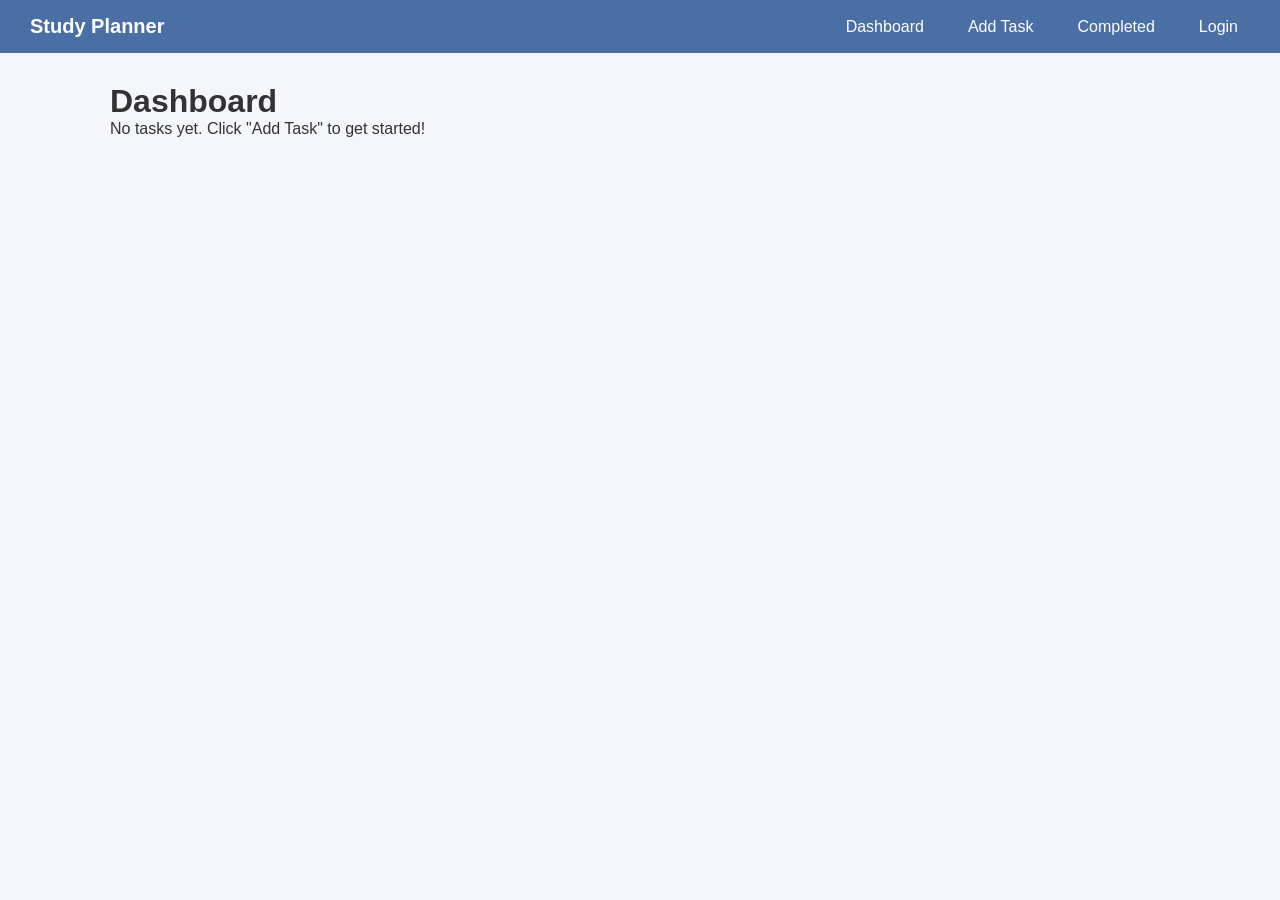
==== frontend/index.html @ 71f7526f "RMPUP2" ====
<!DOCTYPE html>
<html lang="en">
<head>
    <meta charset="UTF-8">
    <meta name="viewport" content="width=device-width, initial-scale=1.0">
    <title>The Study Planner</title>
    <link rel="stylesheet" href="css/style.css">
</head>
<body>

    <nav class="navbar">
        <div class="nav-logo">Study Planner</div>
        <ul class="nav-links">
            <li><a href="index.html">Dashboard</a></li>
            <li><a href="add-task.html">Add Task</a></li>
            <li><a href="completed.html">Completed</a></li>
            <li><a href="login.html">Login</a></li>
        </ul>
    </nav>

    <main class="main-content">
        <h1>Dashboard</h1>
        <div id="task-list">
            <p>No tasks yet. Click "Add Task" to get started!</p>
        </div>
    </main>

    <script src="js/main.js"></script>
</body>
</html>
---- frontend/css/style.css ----
* {
    margin: 0;
    padding: 0;
    box-sizing: border-box;
}

body {
    font-family: 'Segoe UI', sans-serif;
    background-color: #f4f6fb;
    color: #333;
}

.navbar {
    background-color: #4a6fa5;
    padding: 15px 30px;
    display: flex;
    justify-content: space-between;
    align-items: center;
}

.nav-logo {
    color: white;
    font-size: 20px;
    font-weight: bold;
}

.nav-links {
    list-style: none;
    display: flex;
    gap: 20px;
}

.nav-links a {
    color: white;
    text-decoration: none;
    padding: 6px 12px;
    border-radius: 6px;
}

.nav-links a:hover {
    background-color: rgba(255,255,255,0.2);
}

.main-content {
    max-width: 1100px;
    margin: 30px auto;
    padding: 0 20px;
}
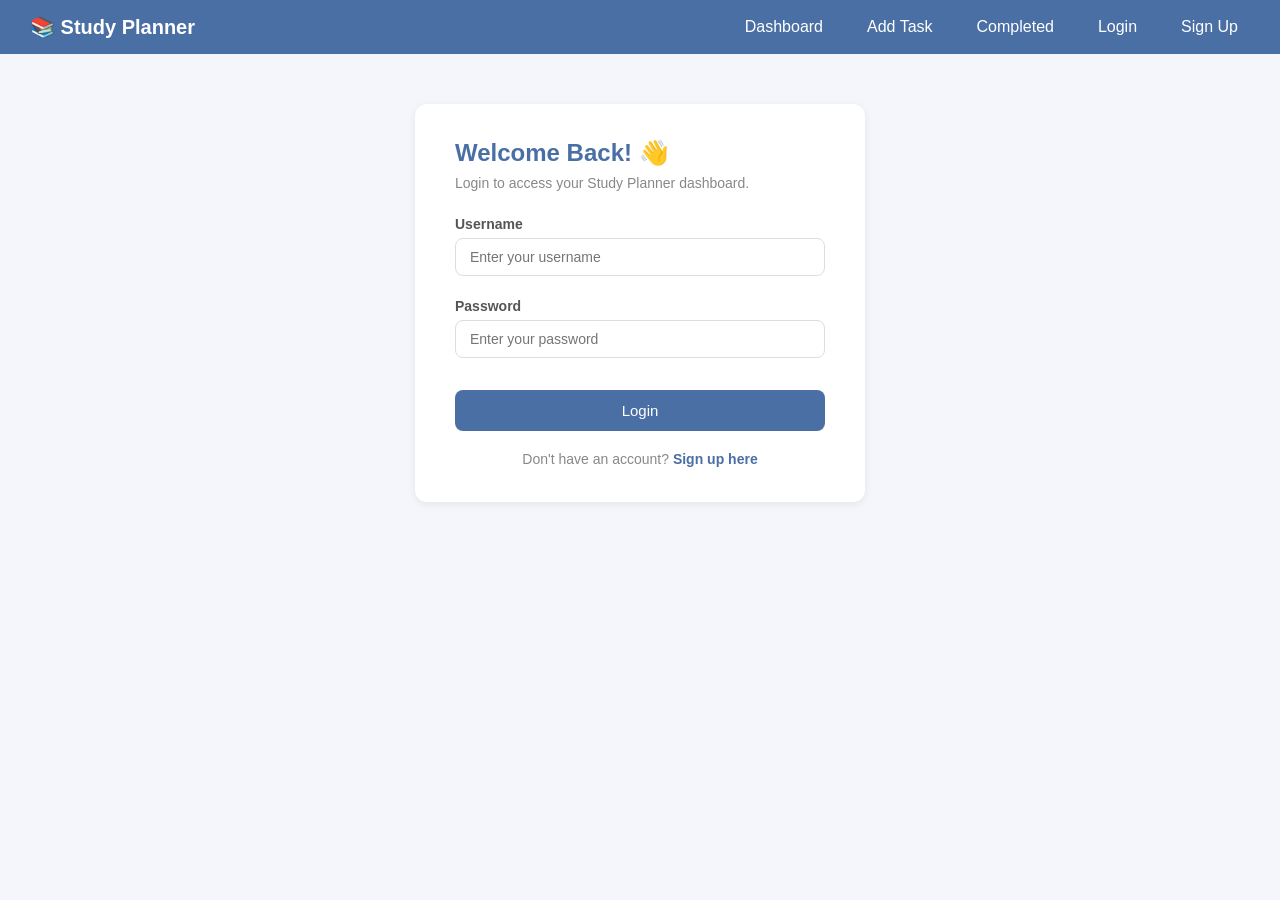
==== commit 816f4ab4: "uA7" ====
--- a/frontend/index.html
+++ b/frontend/index.html
@@ -25,6 +25,10 @@
         </div>
     </main>
 
-    <script src="js/main.js"></script>
+    <script src="js/session.js"></script>
+<script>
+    requireLogin();
+    updateNavbar();
+</script>
 </body>
 </html>
--- a/frontend/css/style.css
+++ b/frontend/css/style.css
@@ -45,4 +45,176 @@
     max-width: 1100px;
     margin: 30px auto;
     padding: 0 20px;
+}
+
+/* ===== FORM CONTAINER ===== */
+.form-container {
+    max-width: 450px;
+    margin: 50px auto;
+    background-color: white;
+    padding: 35px 40px;
+    border-radius: 12px;
+    box-shadow: 0 2px 8px rgba(0,0,0,0.07);
+}
+
+.form-container h2 {
+    font-size: 24px;
+    color: #4a6fa5;
+    margin-bottom: 8px;
+}
+
+.form-subtitle {
+    color: #888;
+    font-size: 14px;
+    margin-bottom: 25px;
+}
+
+/* ===== FORM GROUPS ===== */
+.form-group {
+    margin-bottom: 18px;
+    display: flex;
+    flex-direction: column;
+}
+
+.form-group label {
+    font-size: 14px;
+    font-weight: 600;
+    margin-bottom: 6px;
+    color: #555;
+}
+
+.form-group input,
+.form-group select {
+    padding: 10px 14px;
+    border: 1px solid #ddd;
+    border-radius: 8px;
+    font-size: 14px;
+    outline: none;
+    transition: border 0.2s;
+}
+
+.form-group input:focus,
+.form-group select:focus {
+    border-color: #4a6fa5;
+}
+
+.field-error {
+    font-size: 12px;
+    color: red;
+    margin-top: 4px;
+}
+
+/* ===== BUTTONS ===== */
+.btn-primary {
+    width: 100%;
+    padding: 12px;
+    background-color: #4a6fa5;
+    color: white;
+    border: none;
+    border-radius: 8px;
+    font-size: 15px;
+    cursor: pointer;
+    margin-top: 10px;
+    transition: background 0.2s;
+}
+
+.btn-primary:hover {
+    background-color: #3a5a8a;
+}
+
+/* ===== MESSAGES ===== */
+.error-message {
+    background-color: #fff5f5;
+    border: 1px solid #e74c3c;
+    color: #e74c3c;
+    padding: 10px 15px;
+    border-radius: 8px;
+    margin-bottom: 15px;
+    font-size: 14px;
+}
+
+.success-message {
+    background-color: #f0fff4;
+    border: 1px solid #2ecc71;
+    color: #27ae60;
+    padding: 10px 15px;
+    border-radius: 8px;
+    margin-bottom: 15px;
+    font-size: 14px;
+}
+
+.form-footer {
+    text-align: center;
+    margin-top: 20px;
+    font-size: 14px;
+    color: #888;
+}
+
+.form-footer a {
+    color: #4a6fa5;
+    text-decoration: none;
+    font-weight: 600;
+}
+
+
+/* ===== LOADER SPINNER ===== */
+.spinner {
+    display: inline-block;
+    width: 14px;
+    height: 14px;
+    border: 2px solid rgba(255,255,255,0.4);
+    border-top-color: white;
+    border-radius: 50%;
+    animation: spin 0.7s linear infinite;
+    vertical-align: middle;
+    margin-right: 6px;
+}
+
+@keyframes spin {
+    to { transform: rotate(360deg); }
+}
+
+@keyframes shake {
+    0%, 100% { transform: translateX(0); }
+    20% { transform: translateX(-8px); }
+    40% { transform: translateX(8px); }
+    60% { transform: translateX(-5px); }
+    80% { transform: translateX(5px); }
+}
+
+.shake {
+    animation: shake 0.4s ease;
+}
+
+.btn-primary:disabled {
+    background-color: #7a9cc5;
+    cursor: not-allowed;
+}
+
+.form-group input.input-error {
+    border-color: #e74c3c;
+    background-color: #fff5f5;
+}
+
+.form-group input.input-success {
+    border-color: #2ecc71;
+    background-color: #f0fff4;
+}
+
+/* ===== NAVBAR USERNAME ===== */
+.nav-username {
+    color: white;
+    font-size: 15px;
+    padding: 6px 12px;
+    background-color: rgba(255,255,255,0.15);
+    border-radius: 6px;
+}
+
+.nav-logout {
+    color: #ffcccc !important;
+    border: 1px solid rgba(255,255,255,0.3) !important;
+}
+
+.nav-logout:hover {
+    background-color: rgba(231,76,60,0.3) !important;
 }
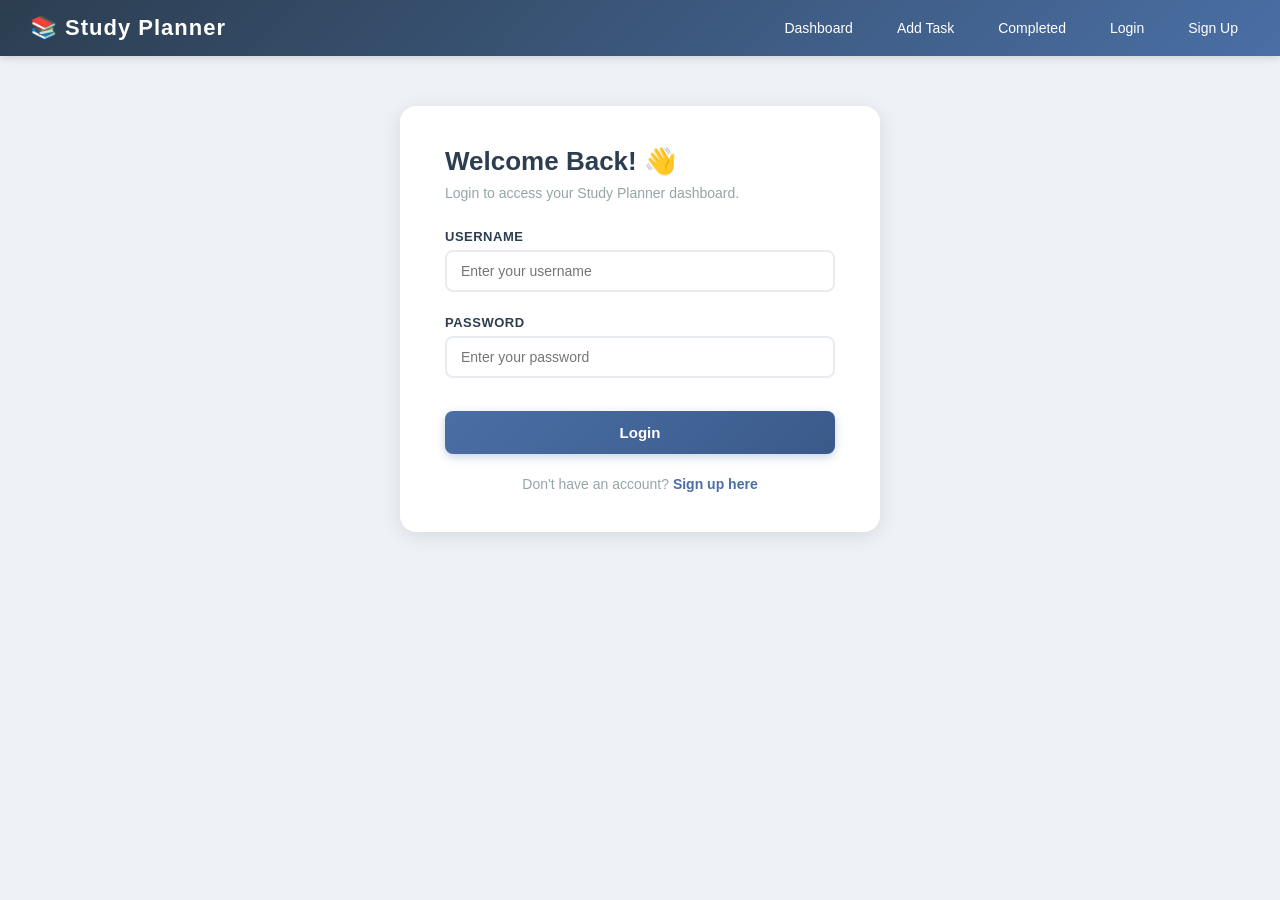
==== commit 242cb8fb: "fixed ui" ====
--- a/frontend/index.html
+++ b/frontend/index.html
@@ -9,7 +9,7 @@
 <body>
 
     <nav class="navbar">
-        <div class="nav-logo">Study Planner</div>
+        <div class="nav-logo">📚 Study Planner</div>
         <ul class="nav-links">
             <li><a href="index.html">Dashboard</a></li>
             <li><a href="add-task.html">Add Task</a></li>
@@ -26,9 +26,10 @@
     </main>
 
     <script src="js/session.js"></script>
-<script>
-    requireLogin();
-    updateNavbar();
-</script>
+    <script src="js/main.js"></script>
+    <script>
+        requireLogin();
+        updateNavbar();
+    </script>
 </body>
 </html>
--- a/frontend/css/style.css
+++ b/frontend/css/style.css
@@ -6,28 +6,32 @@
 
 body {
     font-family: 'Segoe UI', sans-serif;
-    background-color: #f4f6fb;
+    background-color: #eef2f7;
     color: #333;
 }
 
+/* ===== NAVBAR ===== */
 .navbar {
-    background-color: #4a6fa5;
+    background: linear-gradient(135deg, #2c3e50, #4a6fa5);
     padding: 15px 30px;
     display: flex;
     justify-content: space-between;
     align-items: center;
+    box-shadow: 0 2px 15px rgba(0,0,0,0.2);
 }
 
 .nav-logo {
     color: white;
-    font-size: 20px;
-    font-weight: bold;
+    font-size: 22px;
+    font-weight: 800;
+    letter-spacing: 1px;
 }
 
 .nav-links {
     list-style: none;
     display: flex;
     gap: 20px;
+    align-items: center;
 }
 
 .nav-links a {
@@ -35,38 +39,237 @@
     text-decoration: none;
     padding: 6px 12px;
     border-radius: 6px;
+    font-size: 14px;
+    transition: background 0.2s;
 }
 
 .nav-links a:hover {
     background-color: rgba(255,255,255,0.2);
 }
 
+/* ===== NAVBAR USERNAME ===== */
+.nav-username {
+    color: white;
+    font-size: 14px;
+    padding: 6px 12px;
+    background-color: rgba(255,255,255,0.15);
+    border-radius: 6px;
+}
+
+.nav-logout {
+    color: #ffcccc !important;
+    border: 1px solid rgba(255,255,255,0.3) !important;
+}
+
+.nav-logout:hover {
+    background-color: rgba(231,76,60,0.3) !important;
+}
+
+/* ===== MAIN CONTENT ===== */
 .main-content {
     max-width: 1100px;
-    margin: 30px auto;
+    margin: 35px auto;
     padding: 0 20px;
+}
+
+/* ===== DASHBOARD TITLE ===== */
+.main-content h1 {
+    font-size: 30px;
+    color: #2c3e50;
+    margin-bottom: 25px;
+    font-weight: 800;
+    border-bottom: 3px solid #4a6fa5;
+    padding-bottom: 12px;
+}
+
+/* ===== TASK CARD ===== */
+.task-card {
+    background-color: white;
+    border-left: 6px solid #4a6fa5;
+    border-radius: 10px;
+    padding: 18px 24px;
+    display: flex;
+    justify-content: space-between;
+    align-items: center;
+    margin-bottom: 14px;
+    box-shadow: 0 2px 10px rgba(0,0,0,0.06);
+    transition: transform 0.2s, box-shadow 0.2s;
+}
+
+.task-card:hover {
+    transform: translateY(-2px);
+    box-shadow: 0 6px 20px rgba(0,0,0,0.12);
+}
+
+/* WARNING - 72 hours */
+.task-card.warning {
+    border-left-color: #F9AB00;
+    background-color: white;
+}
+
+/* URGENT - 48 hours */
+.task-card.urgent {
+    border-left-color: #D93025;
+    background-color: white;
+}
+
+/* OVERDUE */
+.task-card.overdue {
+    border-left-color: #B31412;
+    background-color: white;
+}
+
+/* COMPLETED */
+.task-card.completed {
+    border-left-color: #1E8E3E;
+    background-color: white;
+    opacity: 0.85;
+}
+
+/* ===== TASK TYPE BADGE ===== */
+.task-type-badge {
+    display: inline-block;
+    padding: 3px 12px;
+    border-radius: 20px;
+    font-size: 11px;
+    font-weight: 700;
+    text-transform: uppercase;
+    letter-spacing: 0.5px;
+}
+
+/* Google Classroom inspired colors */
+.badge-homework { background-color: #1A73E8; color: white; }
+.badge-quiz     { background-color: #9334E6; color: white; }
+.badge-test     { background-color: #D93025; color: white; }
+.badge-project  { background-color: #1E8E3E; color: white; }
+
+/* ===== HIGH PRIORITY LABEL ===== */
+.high-priority-label {
+    background-color: #F9AB00;
+    color: white;
+    font-size: 11px;
+    padding: 3px 10px;
+    border-radius: 20px;
+    font-weight: 700;
+    letter-spacing: 0.3px;
+}
+
+/* ===== OVERDUE LABEL ===== */
+.overdue-label {
+    background-color: #D93025;
+    color: white;
+    font-size: 11px;
+    padding: 3px 10px;
+    border-radius: 20px;
+    font-weight: 700;
+}
+
+/* ===== TASK INFO ===== */
+.task-info h4 {
+    font-size: 17px;
+    margin-bottom: 7px;
+    color: #202124;
+    font-weight: 700;
+    display: flex;
+    align-items: center;
+    flex-wrap: wrap;
+    gap: 6px;
+}
+
+.task-info p {
+    font-size: 13px;
+    color: #5F6368;
+    margin-bottom: 3px;
+}
+
+/* ===== MARK AS DONE BUTTON ===== */
+.task-actions button {
+    background-color: #1A73E8;
+    color: white;
+    border: none;
+    padding: 10px 20px;
+    border-radius: 8px;
+    cursor: pointer;
+    font-size: 13px;
+    font-weight: 600;
+    transition: all 0.2s;
+    white-space: nowrap;
+    box-shadow: 0 1px 4px rgba(26,115,232,0.3);
+}
+
+.task-actions button:hover {
+    background-color: #1557B0;
+    box-shadow: 0 4px 12px rgba(26,115,232,0.4);
+    transform: translateY(-1px);
+}
+
+/* ===== NAVBAR ===== */
+.navbar {
+    background-color: #1A73E8;
+    padding: 15px 30px;
+    display: flex;
+    justify-content: space-between;
+    align-items: center;
+    box-shadow: 0 2px 8px rgba(0,0,0,0.15);
+}
+
+.nav-logo {
+    color: white;
+    font-size: 22px;
+    font-weight: 800;
+    letter-spacing: 1px;
+}
+
+/* ===== DASHBOARD TITLE ===== */
+.main-content h1 {
+    font-size: 30px;
+    color: #202124;
+    margin-bottom: 25px;
+    font-weight: 800;
+    border-bottom: 3px solid #1A73E8;
+    padding-bottom: 12px;
+}
+
+/* ===== EMPTY MESSAGE ===== */
+.empty-message {
+    color: #5F6368;
+    text-align: center;
+    padding: 50px 30px;
+    font-size: 16px;
+    background: white;
+    border-radius: 10px;
+    box-shadow: 0 2px 10px rgba(0,0,0,0.05);
+}
+/* ===== SECTION ===== */
+.section {
+    background-color: white;
+    padding: 25px 30px;
+    border-radius: 12px;
+    box-shadow: 0 2px 8px rgba(0,0,0,0.07);
+    margin-bottom: 25px;
 }
 
 /* ===== FORM CONTAINER ===== */
 .form-container {
-    max-width: 450px;
+    max-width: 480px;
     margin: 50px auto;
     background-color: white;
-    padding: 35px 40px;
-    border-radius: 12px;
-    box-shadow: 0 2px 8px rgba(0,0,0,0.07);
+    padding: 40px 45px;
+    border-radius: 16px;
+    box-shadow: 0 4px 20px rgba(0,0,0,0.1);
 }
 
 .form-container h2 {
-    font-size: 24px;
-    color: #4a6fa5;
+    font-size: 26px;
+    color: #2c3e50;
     margin-bottom: 8px;
+    font-weight: 800;
 }
 
 .form-subtitle {
-    color: #888;
-    font-size: 14px;
-    margin-bottom: 25px;
+    color: #95a5a6;
+    font-size: 14px;
+    margin-bottom: 28px;
 }
 
 /* ===== FORM GROUPS ===== */
@@ -77,49 +280,92 @@
 }
 
 .form-group label {
-    font-size: 14px;
-    font-weight: 600;
+    font-size: 13px;
+    font-weight: 700;
     margin-bottom: 6px;
-    color: #555;
+    color: #2c3e50;
+    text-transform: uppercase;
+    letter-spacing: 0.5px;
 }
 
 .form-group input,
-.form-group select {
-    padding: 10px 14px;
-    border: 1px solid #ddd;
+.form-group select,
+.form-group textarea {
+    padding: 11px 14px;
+    border: 2px solid #e8ecf0;
     border-radius: 8px;
     font-size: 14px;
     outline: none;
-    transition: border 0.2s;
+    transition: border 0.2s, box-shadow 0.2s;
+    font-family: 'Segoe UI', sans-serif;
+    color: #2c3e50;
 }
 
 .form-group input:focus,
-.form-group select:focus {
+.form-group select:focus,
+.form-group textarea:focus {
     border-color: #4a6fa5;
+    box-shadow: 0 0 0 3px rgba(74,111,165,0.1);
+}
+
+.form-group textarea {
+    resize: vertical;
+    min-height: 80px;
 }
 
 .field-error {
     font-size: 12px;
-    color: red;
-    margin-top: 4px;
+    color: #e74c3c;
+    margin-top: 5px;
+    font-weight: 500;
+}
+
+/* ===== DATE & NUMBER INPUT ===== */
+input[type="datetime-local"],
+input[type="number"] {
+    padding: 11px 14px;
+    border: 2px solid #e8ecf0;
+    border-radius: 8px;
+    font-size: 14px;
+    outline: none;
+    width: 100%;
+    transition: border 0.2s;
+    font-family: 'Segoe UI', sans-serif;
+}
+
+input[type="datetime-local"]:focus,
+input[type="number"]:focus {
+    border-color: #4a6fa5;
+    box-shadow: 0 0 0 3px rgba(74,111,165,0.1);
 }
 
 /* ===== BUTTONS ===== */
 .btn-primary {
     width: 100%;
-    padding: 12px;
-    background-color: #4a6fa5;
+    padding: 13px;
+    background: linear-gradient(135deg, #4a6fa5, #3a5a8a);
     color: white;
     border: none;
     border-radius: 8px;
     font-size: 15px;
+    font-weight: 700;
     cursor: pointer;
     margin-top: 10px;
-    transition: background 0.2s;
+    transition: all 0.2s;
+    box-shadow: 0 3px 10px rgba(74,111,165,0.3);
 }
 
 .btn-primary:hover {
-    background-color: #3a5a8a;
+    background: linear-gradient(135deg, #3a5a8a, #2a4a7a);
+    box-shadow: 0 5px 15px rgba(74,111,165,0.4);
+    transform: translateY(-1px);
+}
+
+.btn-primary:disabled {
+    background: #95a5a6;
+    cursor: not-allowed;
+    transform: none;
+    box-shadow: none;
 }
 
 /* ===== MESSAGES ===== */
@@ -127,35 +373,36 @@
     background-color: #fff5f5;
     border: 1px solid #e74c3c;
     color: #e74c3c;
-    padding: 10px 15px;
+    padding: 12px 16px;
     border-radius: 8px;
     margin-bottom: 15px;
     font-size: 14px;
+    font-weight: 500;
 }
 
 .success-message {
     background-color: #f0fff4;
     border: 1px solid #2ecc71;
     color: #27ae60;
-    padding: 10px 15px;
+    padding: 12px 16px;
     border-radius: 8px;
     margin-bottom: 15px;
     font-size: 14px;
+    font-weight: 500;
 }
 
 .form-footer {
     text-align: center;
-    margin-top: 20px;
-    font-size: 14px;
-    color: #888;
+    margin-top: 22px;
+    font-size: 14px;
+    color: #95a5a6;
 }
 
 .form-footer a {
     color: #4a6fa5;
     text-decoration: none;
-    font-weight: 600;
-}
-
+    font-weight: 700;
+}
 
 /* ===== LOADER SPINNER ===== */
 .spinner {
@@ -186,11 +433,25 @@
     animation: shake 0.4s ease;
 }
 
-.btn-primary:disabled {
-    background-color: #7a9cc5;
-    cursor: not-allowed;
-}
-
+/* ===== RETRY BUTTON ===== */
+.retry-btn {
+    background: none;
+    border: 1px solid #e74c3c;
+    color: #e74c3c;
+    padding: 4px 10px;
+    border-radius: 5px;
+    cursor: pointer;
+    font-size: 12px;
+    margin-left: 10px;
+    transition: all 0.2s;
+}
+
+.retry-btn:hover {
+    background-color: #e74c3c;
+    color: white;
+}
+
+/* ===== INPUT STATES ===== */
 .form-group input.input-error {
     border-color: #e74c3c;
     background-color: #fff5f5;
@@ -199,22 +460,4 @@
 .form-group input.input-success {
     border-color: #2ecc71;
     background-color: #f0fff4;
-}
-
-/* ===== NAVBAR USERNAME ===== */
-.nav-username {
-    color: white;
-    font-size: 15px;
-    padding: 6px 12px;
-    background-color: rgba(255,255,255,0.15);
-    border-radius: 6px;
-}
-
-.nav-logout {
-    color: #ffcccc !important;
-    border: 1px solid rgba(255,255,255,0.3) !important;
-}
-
-.nav-logout:hover {
-    background-color: rgba(231,76,60,0.3) !important;
 }
